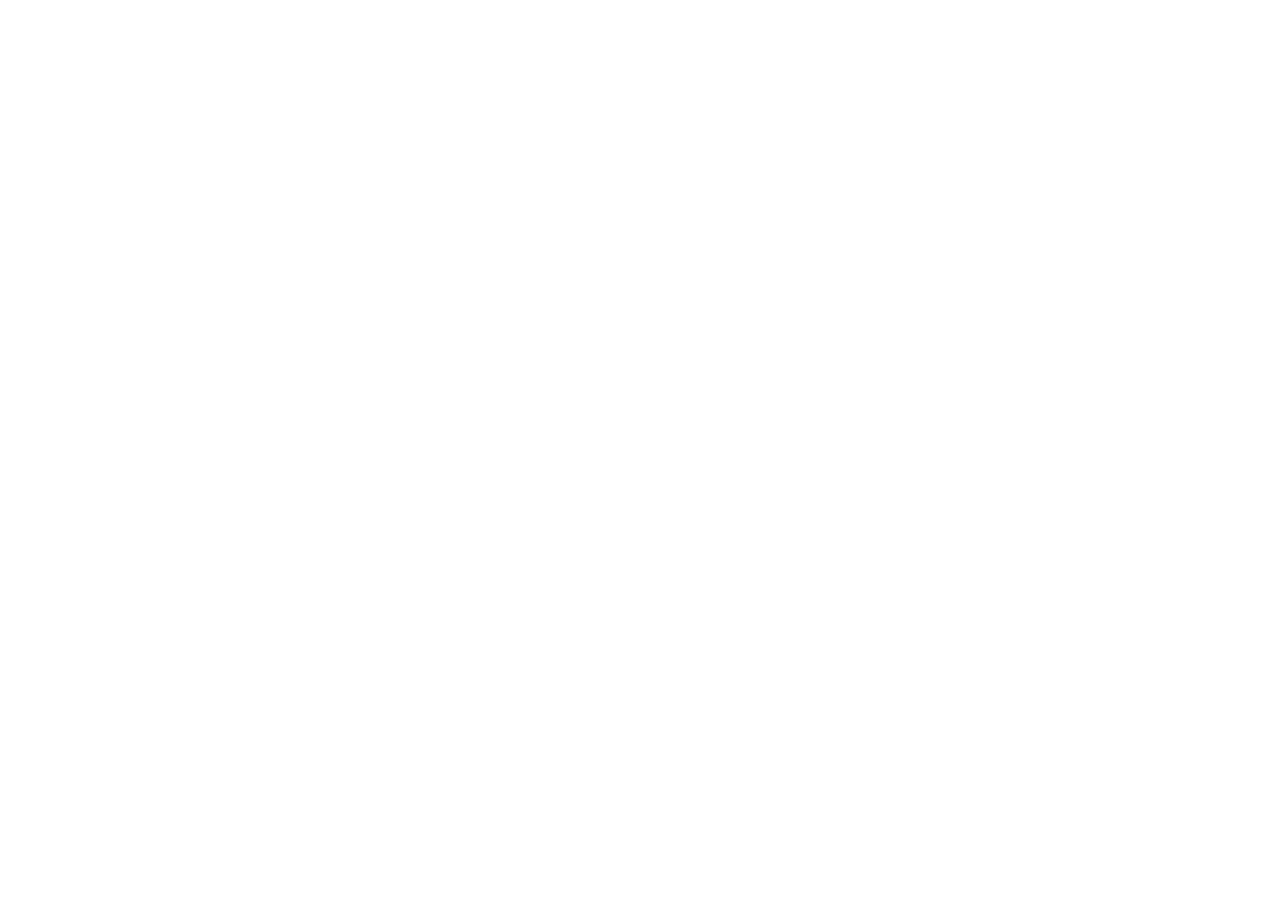
==== html/index2.html @ d98c2dd4 "index2" ====
<!DOCTYPE html>
<html lang="en">
<head>
    <meta charset="UTF-8">
    <meta http-equiv="X-UA-Compatible" content="IE=edge">
    <meta name="viewport" content="width=device-width, initial-scale=1.0">
    <title>Documentooooooooooooo</title>
</head>
<body>
    
</body>
</html>
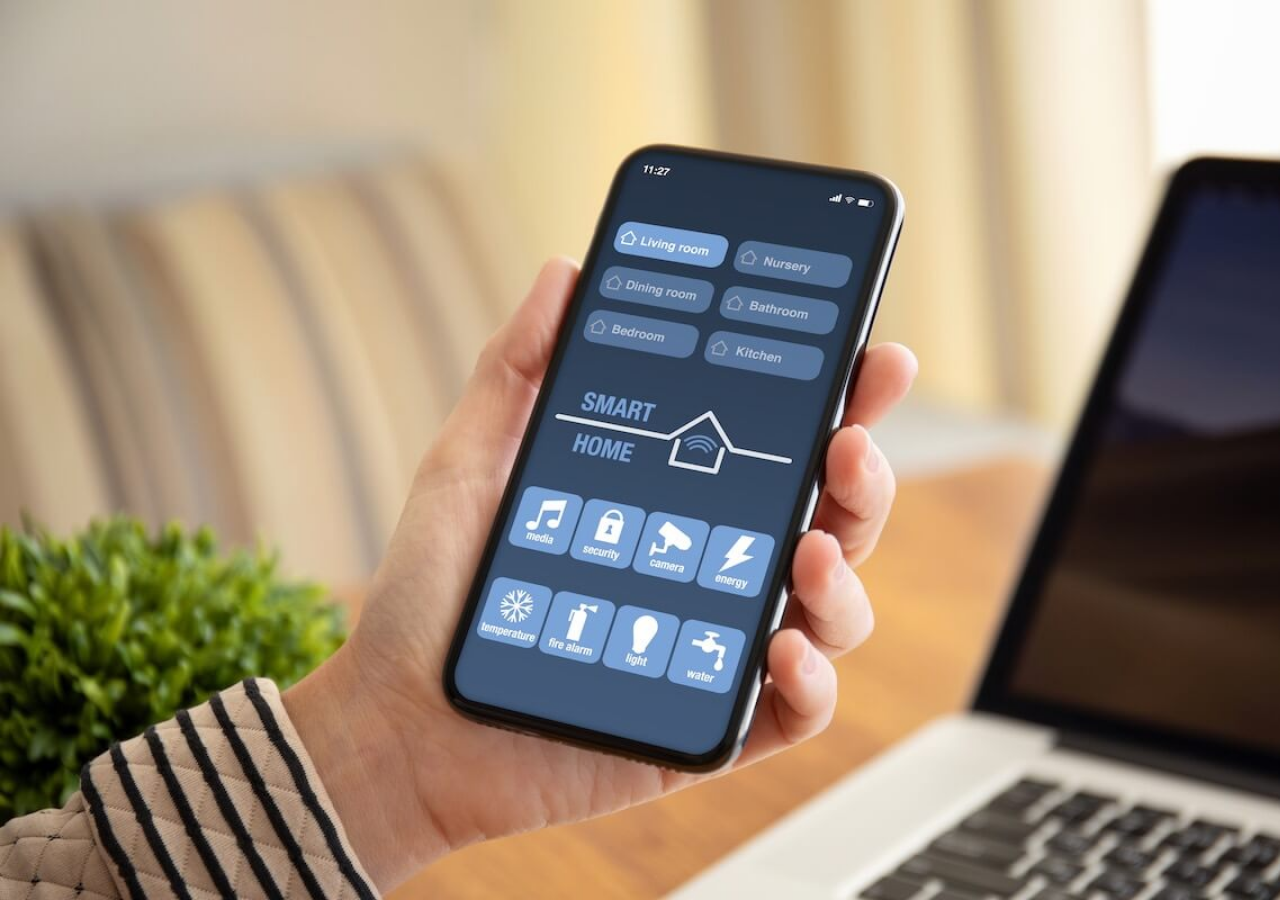
==== commit 2b9e30a6: "index2" ====
--- a/html/index2.html
+++ b/html/index2.html
@@ -1,9 +1,10 @@
 <!DOCTYPE html>
-<html lang="en">
+<html lang="es">
 <head>
     <meta charset="UTF-8">
     <meta http-equiv="X-UA-Compatible" content="IE=edge">
     <meta name="viewport" content="width=device-width, initial-scale=1.0">
+    <link rel="stylesheet" href="estilos.css">
     <title>Documentooooooooooooo</title>
 </head>
 <body>
--- a/html/estilos.css
+++ b/html/estilos.css
@@ -0,0 +1,70 @@
+body{
+    font-family:Arial, Helvetica, sans-serif;
+    margin:0; 
+    background:url(fondo.jpg);
+    background-size: cover;
+    background-attachment: fixed;
+}
+*{
+    box-sizing: border-box;
+}
+
+.login-box{
+    width: 100%;
+    padding: 15px;
+
+}
+
+.formulario{
+    background: #fff;
+    margin-top: 150px;
+    padding: 3px;
+}
+h1{
+    text-align: center;
+    color: #1a2537;
+    font-size: 40px;
+}
+input[type="text"],
+input[type="password"]{
+    font-size: size 20px;
+    width: 82%;
+    padding: 10px;
+    border: none;
+}
+
+.item{
+    margin-bottom: 15px;
+    border: 1px solid #aaa;
+
+}
+.icon{
+    min-width: 50px;
+    text-align: center;
+    color: #999;
+}
+
+.button{
+    border: none;
+    width: 100%;
+    color:white;
+    font-size: 20px;
+    background: #1a2537;
+    padding: 15px 20px;
+    border-radius: 5px;
+    cursor: pointer;
+
+}
+
+.button:hover{
+    background:cadetblue;
+}
+
+@media(min-width:768px) {
+        .formulario{
+            margin: auto;
+            width: 500px;
+            margin-top: 150px;
+            border-radius: 2%;
+        }
+}